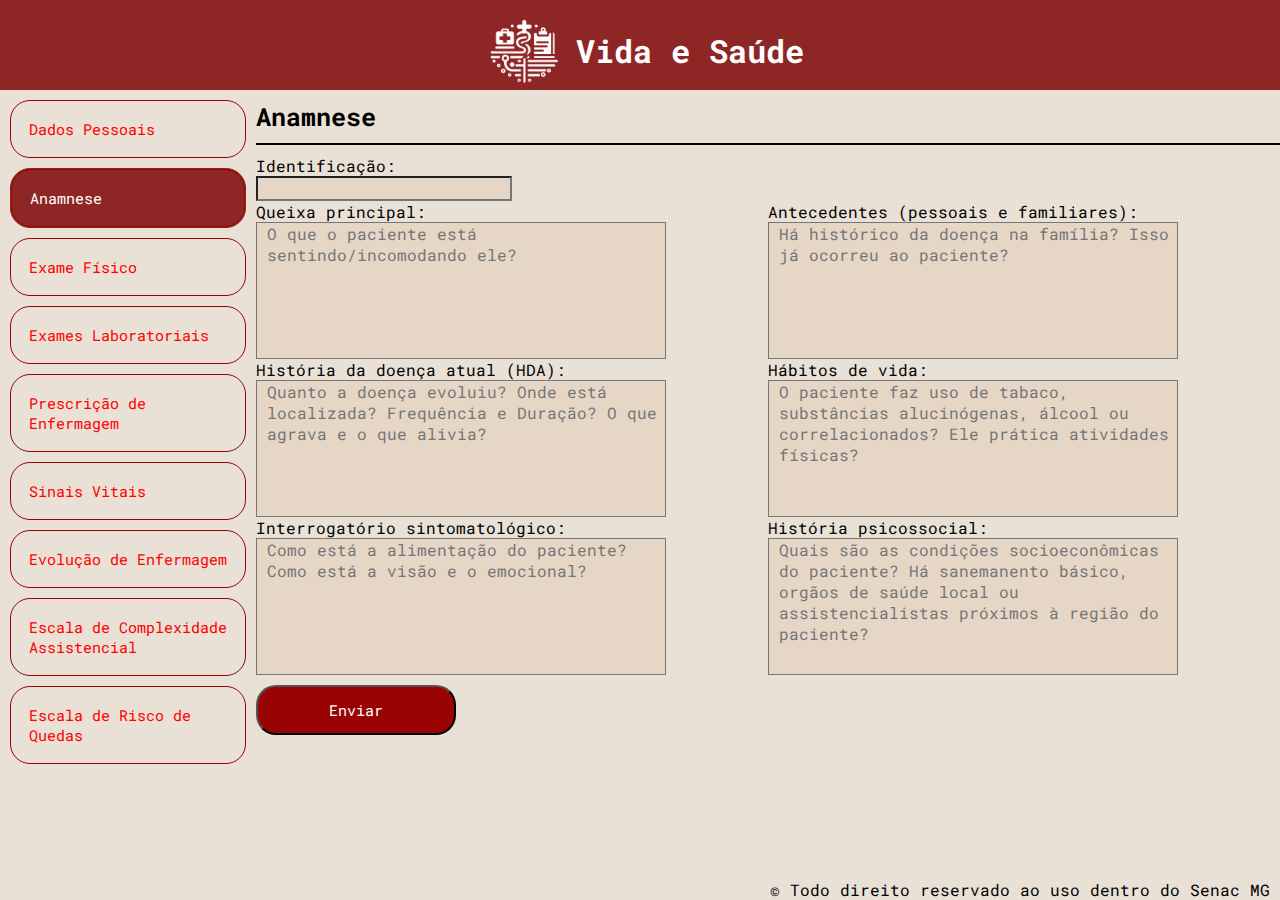
==== anamnese/anamnese.html @ f9399f5d "function-in-js-mode" ====
<head>
    <meta charset="UTF-8">
    <meta name="viewport" content="width=device-width, initial-scale=1.0">
    <title>Vida e Saúde</title>
    <link href="../default.css" rel="stylesheet">
    <link href="anamnese.css" rel="stylesheet">
    <link rel="preconnect" href="https://fonts.googleapis.com">
    <link rel="preconnect" href="https://fonts.gstatic.com" crossorigin>
    <link href="https://fonts.googleapis.com/css2?family=Roboto+Mono:ital,wght@0,100..700;1,100..700&display=swap"
        rel="stylesheet">
</head>

<body>
    <div class="container">
        <div class="logo-e-texto">
            <div class="logo"><a href="../initial/initial.html"><img src="..\Imagens\Logo Branca.png" alt="logo"
                        width="100px" height="100px"></a>
            </div>
            <div class="logo-texto">
                <h1>Vida e Saúde</h1>
            </div>
        </div>
    </div>
    <div class="forma">
        <div class="botao">
            <nav>
                <div class="botao-un">
                    <a href="../dados-pessoais/dados-pessoais.html">Dados Pessoais</a>
                </div>
                <div class="botao-un-active"><a href="../anamnese/anamnese.html" class="botao-active">Anamnese</a>
                </div>
                <div class="botao-un"><a href="../exame-fisico/exame-fisico.html">Exame Físico</a>
                </div>
                <div class="botao-un">
                    <a href="../exames-laboratoriais/exames-laboratoriais.html">Exames Laboratoriais</a>
                </div>
                <div class="botao-un">
                    <a href="../prescricao-enfermagem/prescricao-enfermagem.html">Prescrição de Enfermagem</a>
                </div>
                <div class="botao-un"><a href="../sinais-vitais/sinais-vitais.html">Sinais Vitais</a>
                </div>
                <div class="botao-un">
                    <a href="../ev-enfermagem/ev-enfermagem.html">Evolução de Enfermagem</a>
                </div>
                <div class="botao-un">
                    <a href="../escala-complexidade/escala-complexidade.html">Escala de Complexidade Assistencial</a>
                </div>
                <div class="botao-un">
                    <a href="../escala-queda/escala-queda.html">Escala de Risco de Quedas</a>
                </div>

            </nav>
        </div>
        <div class="size-default">
            <h2 class="title-default">Anamnese</h2>
            <form>
                <div>
                    <label for="identificacao">Identificação:</label>
                    <input></input>
                </div>
                <div class="flex-row">
                    <div class="flex-group">
                        <label for="queixa">Queixa principal:</label>
                        <textarea type="text" placeholder="O que o paciente está sentindo/incomodando ele?"></textarea>

                        <label for="hda">História da doença atual (HDA):</label>
                        <textarea type="text"
                            placeholder="Quanto a doença evoluiu? Onde está localizada? Frequência e Duração? O que agrava e o que alivia?"></textarea>

                        <label for="is">Interrogatório sintomatológico:</label>
                        <textarea type="text"
                            placeholder="Como está a alimentação do paciente? Como está a visão e o emocional?"></textarea>
                        <button>Enviar</button>
                    </div>
                    <div class="flex-group">
                        <label for="antecedentes">Antecedentes (pessoais e familiares):</label>
                        <textarea type="text"
                            placeholder="Há histórico da doença na família? Isso já ocorreu ao paciente?"></textarea>

                        <label for="habitos">Hábitos de vida:</label>
                        <textarea type="text"
                            placeholder="O paciente faz uso de tabaco, substâncias alucinógenas, álcool ou correlacionados? Ele prática atividades físicas?"></textarea>

                        <label for="psicossocial">História psicossocial:</label>
                        <textarea type="text"
                            placeholder="Quais são as condições socioeconômicas do paciente? Há sanemanento básico, orgãos de saúde local ou assistencialistas próximos à região do paciente?"></textarea>
                    </div>
                </div>
            </form>

        </div>
    </div>
    <footer>
        © Todo direito reservado ao uso dentro do Senac MG
    </footer>
</body>
---- default.css ----
@import url('https://fonts.googleapis.com/css2?family=Roboto+Mono:ital,wght@0,100..700;1,100..700&display=swap');

* {
    margin: 0;
    padding: 0;
    box-sizing: border-box;
    font-family: "Roboto Mono", monospace;
    font-optical-sizing: auto;
}

body {
    background-color: rgb(233, 224, 214);
}

.container {
    background-color: rgb(143, 38, 38);
    color: rgb(255, 255, 255);
    height: 10%;
    font-size: 16px;
}

.botao {
    width: 20%;
    height: 100%;
    align-items: center;
}

.botao nav a {
    text-decoration: none;
    color: red;
    padding: 18px;
    display: flex;
    font-size: 15px;
    height: 8.5%;
    width: 100%;
    border: 0.5px solid rgb(153, 3, 3);
    border-radius: 20px;
}
.botao nav a:hover{
    color: rgb(255, 255, 255);
}
.botao nav a.botao-active {
    text-decoration: none;
    color: rgb(255, 255, 255);
    padding: 18px;
    display: flex;
    font-size: 15px;
    height: 8.5%;
}
.logo-e-texto {
    display: flex;
    align-items: center;
    justify-content: center;
}

.botao-un {
    margin: 10px;
    display: flex;
    align-items: center;
    border-radius: 20px;
}
.botao-un:hover{
    background-color: rgb(143, 38, 38);
}
.botao-un-active{
    border: 1px solid rgb(143, 38, 38);
    margin: 10px;
    border-radius: 20px;
    background-color: rgb(143, 38, 38);
    text-decoration: none;
    display: flex;
    align-items: center;
}
.forma {
    display: flex;
    height: 85%;
}
footer{
    display: flex;
    align-items: end;
    justify-content: end;
    height: 5%;
    padding-right: 10px;
}
.size-default{
    width: 80%;
    height: 100%;
}
.title-default{
    justify-content: center;
    padding: 10px 0 10px 0;
    border-bottom: 2px solid rgb(0, 0, 0);
    font-size: 25px;
}
---- anamnese/anamnese.css ----
form{
    padding-top: 10px;
    height: 70%;
    font-size: 16px;
}
input{
    background-color: rgb(230, 214, 198);
    width: 25%;
    height: 25px;
}
.flex-row{
    display: flex;
    width: 100%;
    height: 90%;
}
.flex-group{
    width: 50%;
    height: 100%;
}
label{
    display: block;
}
input:hover{
    background-color: rgb(224, 209, 192);
}
textarea{
    background-color: rgb(230, 214, 198);
    width: 80%;
    height: 29%;
    padding-left: 10px;
    font-size: 16px;
    resize: none;
}
textarea:hover{
    background-color: rgb(224, 209, 192);
    
}
textarea:focus{
    background-color: rgb(224, 209, 192);
    
}
button{
    background-color: rgb(153, 3, 3);
    width: 200px;
    height: 50px;
    color: rgb(255, 255, 255);
    border-radius: 20px;
    font-size: 15px;
    margin-top: 10px;
}
button:hover{
    background-color: rgb(104, 1, 1);
}
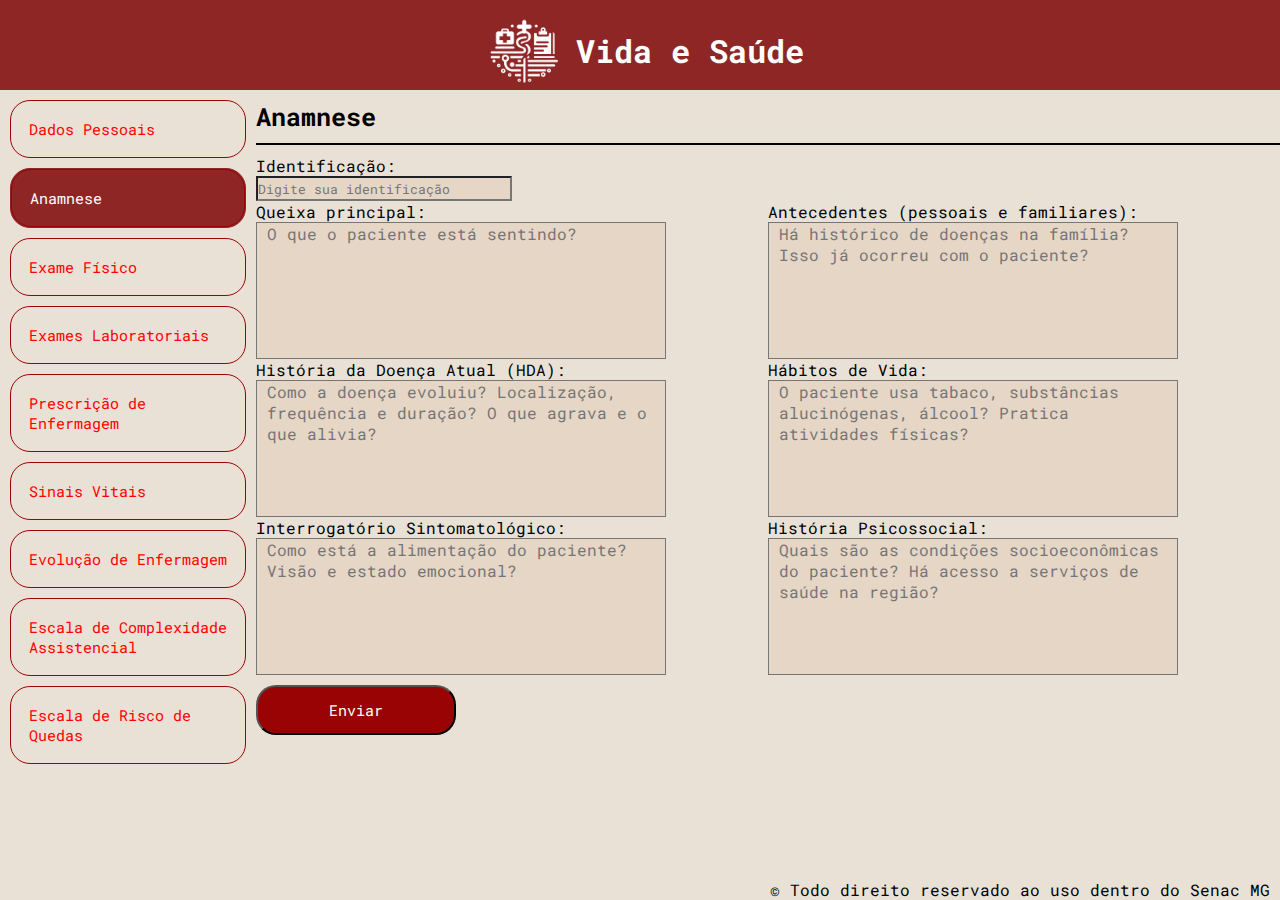
==== commit 8b22b892: "Update Readme.md" ====
--- a/anamnese/anamnese.html
+++ b/anamnese/anamnese.html
@@ -6,15 +6,16 @@
     <link href="anamnese.css" rel="stylesheet">
     <link rel="preconnect" href="https://fonts.googleapis.com">
     <link rel="preconnect" href="https://fonts.gstatic.com" crossorigin>
-    <link href="https://fonts.googleapis.com/css2?family=Roboto+Mono:ital,wght@0,100..700;1,100..700&display=swap"
-        rel="stylesheet">
+    <link href="https://fonts.googleapis.com/css2?family=Roboto+Mono:ital,wght@0,100..700;1,100..700&display=swap" rel="stylesheet">
 </head>
 
 <body>
     <div class="container">
         <div class="logo-e-texto">
-            <div class="logo"><a href="../initial/initial.html"><img src="..\Imagens\Logo Branca.png" alt="logo"
-                        width="100px" height="100px"></a>
+            <div class="logo">
+                <a href="../initial/initial.html">
+                    <img src="../Imagens/Logo Branca.png" alt="Logo" width="100" height="100">
+                </a>
             </div>
             <div class="logo-texto">
                 <h1>Vida e Saúde</h1>
@@ -27,9 +28,11 @@
                 <div class="botao-un">
                     <a href="../dados-pessoais/dados-pessoais.html">Dados Pessoais</a>
                 </div>
-                <div class="botao-un-active"><a href="../anamnese/anamnese.html" class="botao-active">Anamnese</a>
+                <div class="botao-un-active">
+                    <a href="../anamnese/anamnese.html" class="botao-active">Anamnese</a>
                 </div>
-                <div class="botao-un"><a href="../exame-fisico/exame-fisico.html">Exame Físico</a>
+                <div class="botao-un">
+                    <a href="../exame-fisico/exame-fisico.html">Exame Físico</a>
                 </div>
                 <div class="botao-un">
                     <a href="../exames-laboratoriais/exames-laboratoriais.html">Exames Laboratoriais</a>
@@ -37,7 +40,8 @@
                 <div class="botao-un">
                     <a href="../prescricao-enfermagem/prescricao-enfermagem.html">Prescrição de Enfermagem</a>
                 </div>
-                <div class="botao-un"><a href="../sinais-vitais/sinais-vitais.html">Sinais Vitais</a>
+                <div class="botao-un">
+                    <a href="../sinais-vitais/sinais-vitais.html">Sinais Vitais</a>
                 </div>
                 <div class="botao-un">
                     <a href="../ev-enfermagem/ev-enfermagem.html">Evolução de Enfermagem</a>
@@ -48,49 +52,45 @@
                 <div class="botao-un">
                     <a href="../escala-queda/escala-queda.html">Escala de Risco de Quedas</a>
                 </div>
-
             </nav>
         </div>
+
         <div class="size-default">
             <h2 class="title-default">Anamnese</h2>
             <form>
                 <div>
                     <label for="identificacao">Identificação:</label>
-                    <input></input>
+                    <input type="text" id="identificacao" placeholder="Digite sua identificação">
                 </div>
                 <div class="flex-row">
                     <div class="flex-group">
                         <label for="queixa">Queixa principal:</label>
-                        <textarea type="text" placeholder="O que o paciente está sentindo/incomodando ele?"></textarea>
+                        <textarea id="queixa" placeholder="O que o paciente está sentindo?"></textarea>
 
-                        <label for="hda">História da doença atual (HDA):</label>
-                        <textarea type="text"
-                            placeholder="Quanto a doença evoluiu? Onde está localizada? Frequência e Duração? O que agrava e o que alivia?"></textarea>
+                        <label for="hda">História da Doença Atual (HDA):</label>
+                        <textarea id="hda" placeholder="Como a doença evoluiu? Localização, frequência e duração? O que agrava e o que alivia?"></textarea>
 
-                        <label for="is">Interrogatório sintomatológico:</label>
-                        <textarea type="text"
-                            placeholder="Como está a alimentação do paciente? Como está a visão e o emocional?"></textarea>
-                        <button>Enviar</button>
+                        <label for="is">Interrogatório Sintomatológico:</label>
+                        <textarea id="is" placeholder="Como está a alimentação do paciente? Visão e estado emocional?"></textarea>
+
+                        <button type="submit">Enviar</button>
                     </div>
                     <div class="flex-group">
                         <label for="antecedentes">Antecedentes (pessoais e familiares):</label>
-                        <textarea type="text"
-                            placeholder="Há histórico da doença na família? Isso já ocorreu ao paciente?"></textarea>
+                        <textarea id="antecedentes" placeholder="Há histórico de doenças na família? Isso já ocorreu com o paciente?"></textarea>
 
-                        <label for="habitos">Hábitos de vida:</label>
-                        <textarea type="text"
-                            placeholder="O paciente faz uso de tabaco, substâncias alucinógenas, álcool ou correlacionados? Ele prática atividades físicas?"></textarea>
+                        <label for="habitos">Hábitos de Vida:</label>
+                        <textarea id="habitos" placeholder="O paciente usa tabaco, substâncias alucinógenas, álcool? Pratica atividades físicas?"></textarea>
 
-                        <label for="psicossocial">História psicossocial:</label>
-                        <textarea type="text"
-                            placeholder="Quais são as condições socioeconômicas do paciente? Há sanemanento básico, orgãos de saúde local ou assistencialistas próximos à região do paciente?"></textarea>
+                        <label for="psicossocial">História Psicossocial:</label>
+                        <textarea id="psicossocial" placeholder="Quais são as condições socioeconômicas do paciente? Há acesso a serviços de saúde na região?"></textarea>
                     </div>
                 </div>
             </form>
-
         </div>
     </div>
-    <footer>
-        © Todo direito reservado ao uso dentro do Senac MG
+
+    <footer> 
+© Todo direito reservado ao uso dentro do Senac MG
     </footer>
-</body>+</body>
--- a/default.css
+++ b/default.css
@@ -18,7 +18,7 @@
     height: 10%;
     font-size: 16px;
 }
-
+    
 .botao {
     width: 20%;
     height: 100%;
